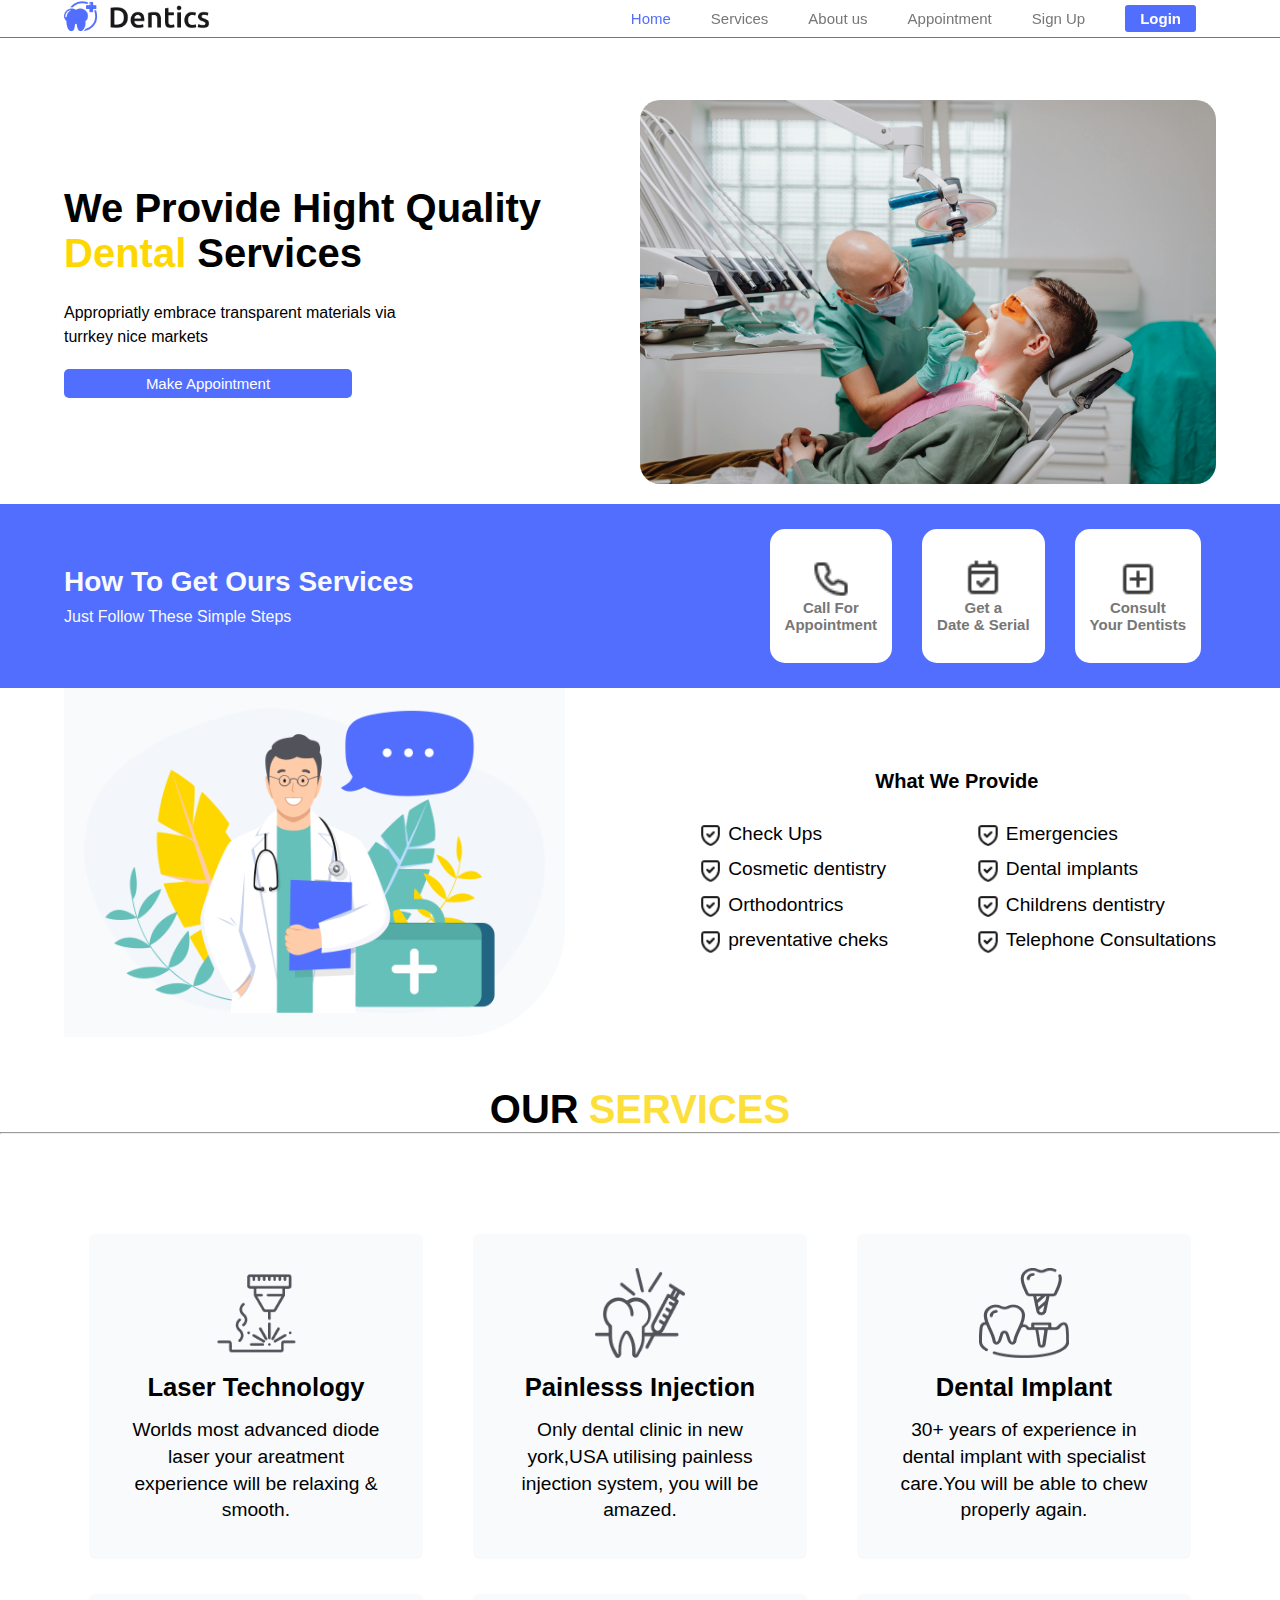
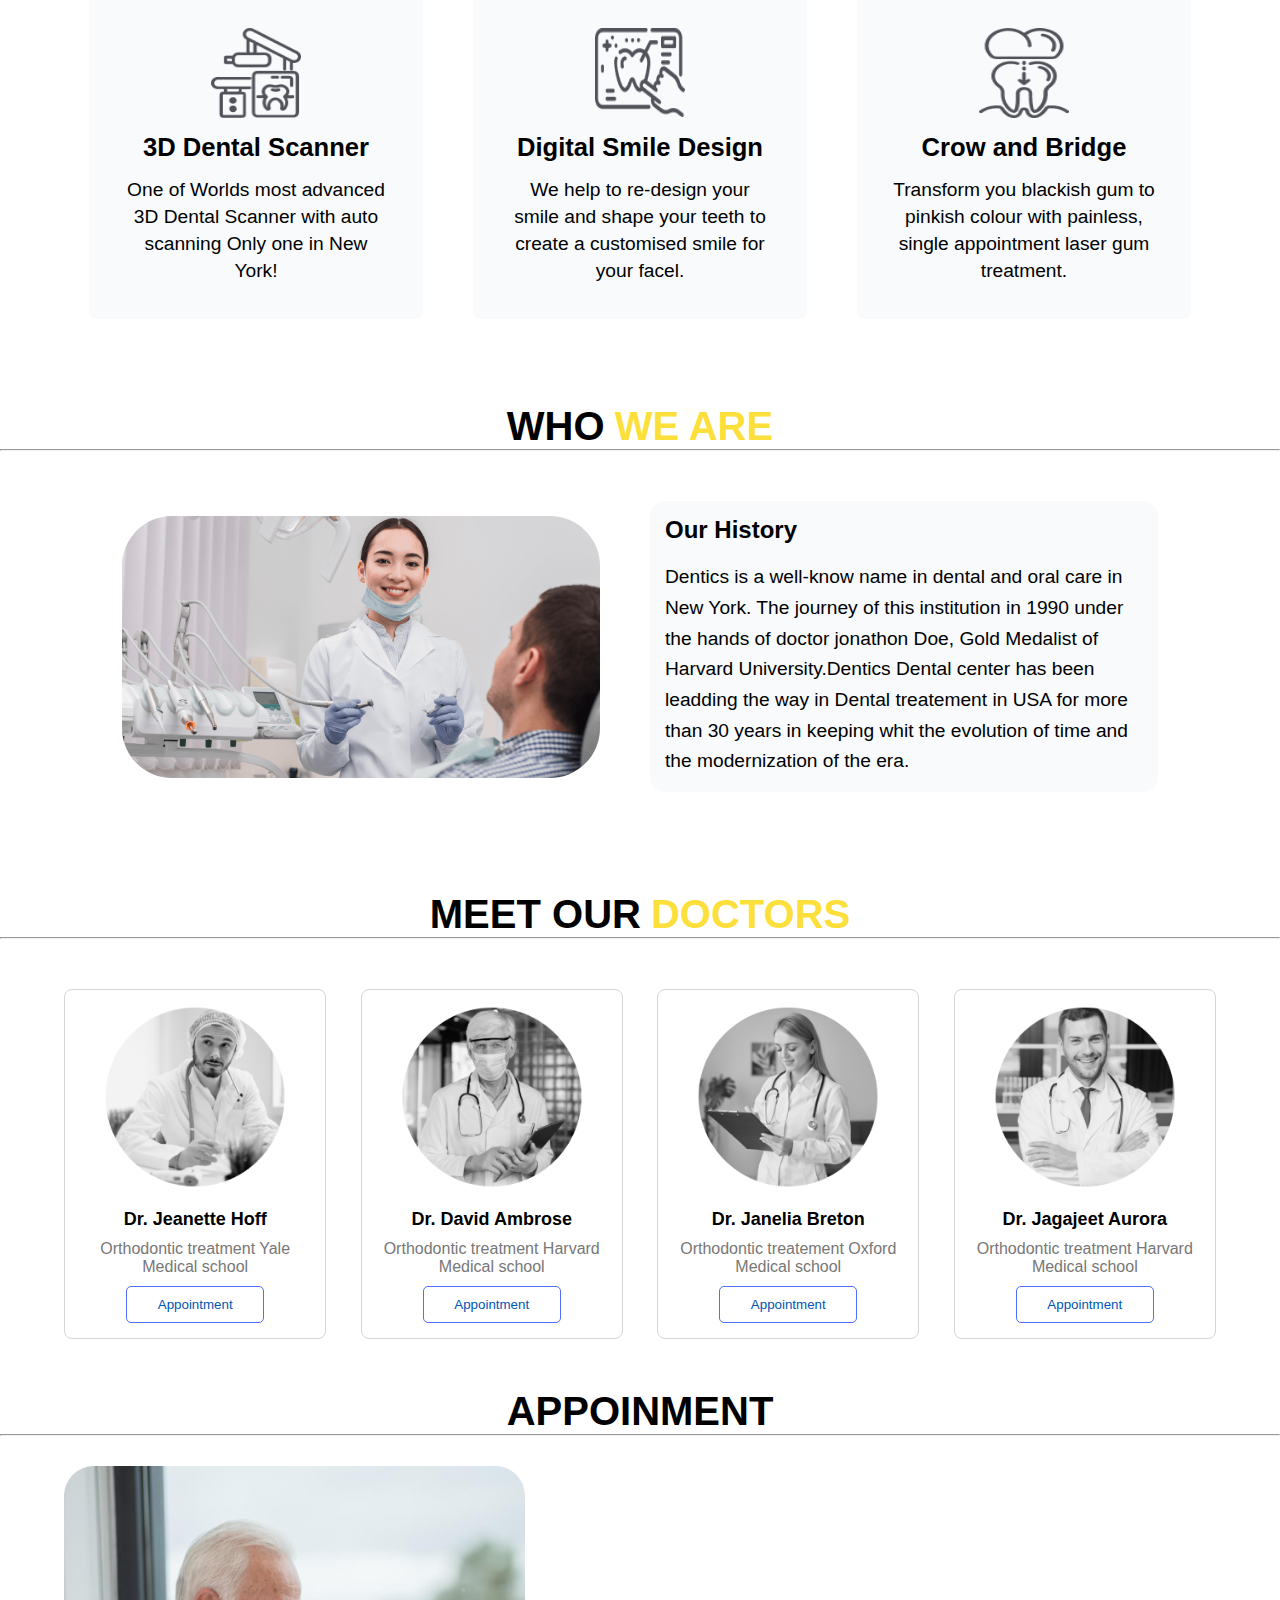
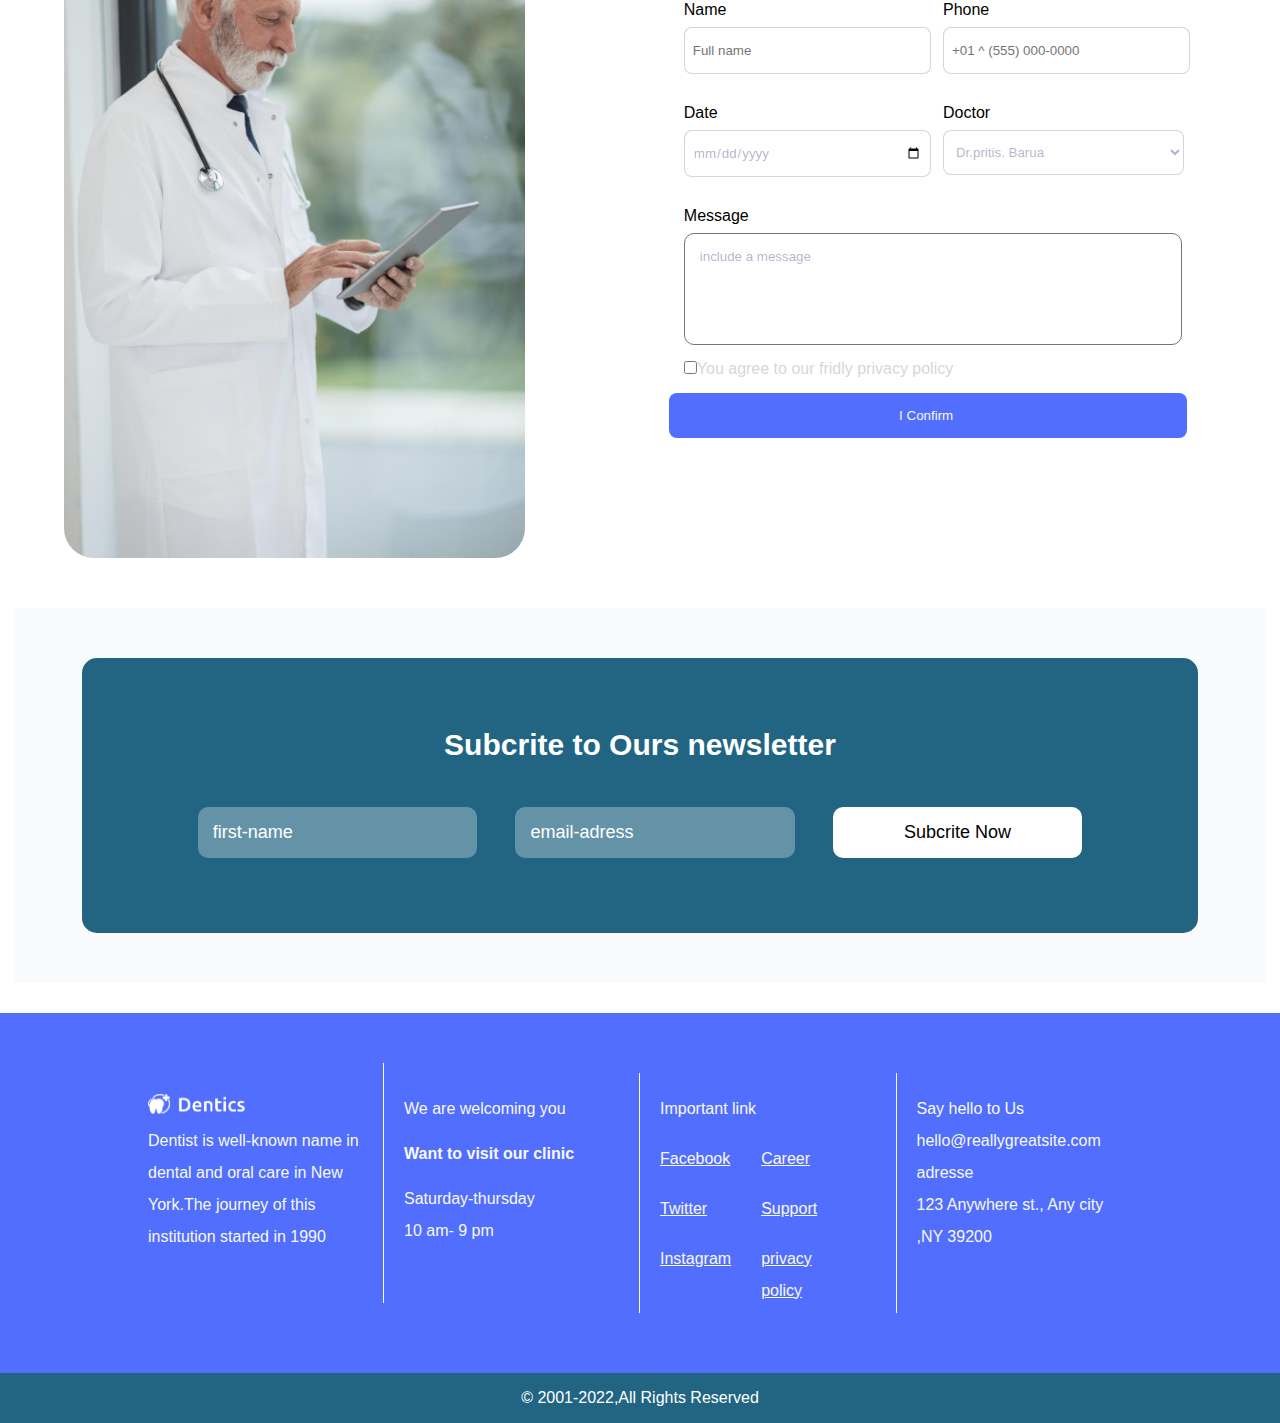
==== index.html @ 514ad2b2 "first-commit" ====
<!DOCTYPE html>
<html lang="en">
<head>
    <meta charset="UTF-8">
    <meta name="viewport" content="width=device-width, initial-scale=1.0">
    <title>Landing-page</title>
    <link rel="stylesheet" href="assets/css/style.css">
</head>
<body>
    <header>
        <nav>
            <div class="logo">
                <img src="assets/images/Logo.png" alt="logo du site">
            </div>
            <ul class="menu">
                <li><a class="active" href="#home">Home</a></li>
                <li><a href="#services">Services</a></li>
                <li><a href="#historic">About us</a></li>
                <li><a href="#appointmnt">Appointment</a></li>
                <li><a href="sign-up.html">Sign Up</a></li>
                <li><a href="login.html"><button>Login</button></a></li> 
            </ul>
        </nav>  
        <!-- menu responsive -->
        <div class="toggle_menu"></div>
    </header>
            
    <section id="home">
        <div class="home-content">
            <div class="left">
                <h2>We Provide Hight Quality <span class="text-jaune">Dental</span> Services</h2>
                <p>Appropriatly embrace transparent materials via <br>turrkey nice markets</p>
                <div class="home-button">
                    <button class="button-bleu">Make Appointment</button>
                </div>       
            </div>
            <div class="right">
                <img src="assets/images/dental-pexels.jpeg" alt="illustration" >
            </div>
        </div>   
    </section>
    
    <div class="blue">
        <div class="container-blue">

            <div class="left-blue">
                <h3>How To Get Ours Services</h3>
                <p>Just Follow These Simple Steps</p>
            </div>

            <div class="right-blue">
            <div class="icon" >
                <img src="assets/images/Call.png" alt="call img">
                <p>Call For <br>Appointment</p>
            </div>
            <div class="icon">
                <img src="assets/images/Date.png" alt="calendrier img">
                <p>Get a <br> Date & Serial</p>
            </div>
            <div class="icon">
                <img src="assets/images/Doctor-Consult.png" alt="Consultations img">
                <p>Consult <br> Your Dentists</p>
            </div>
            </div>
        </div>
    </div>

       <section id="services">
        <div class="first-section">
            <div class="first-left">
                 <img src="assets/images/doctor.png" alt="doctor image">
            </div>
                
                <div class="first-right">
                    
                    <h2>What We Provide</h2>
                    
                    <div class="container-blocks">
                        <div class="block1">
                            <div class="icon">
                                <img src="assets/images/shield.png" alt="Check Ups">
                                 <p class="para">Check Ups</p>
                             </div>
                            <div class="icon">
                                <img src="assets/images/shield.png" alt="Check Ups">
                                <p class="para">Cosmetic dentistry</p>
                             </div>
                            <div class="icon">
                                <img src="assets/images/shield.png" alt="Check Ups">
                                <p class="para">Orthodontrics</p>
                             </div>
                            <div class="icon">
                                <img src="assets/images/shield.png" alt="Check Ups">
                                <p class="para">preventative cheks</p>
                             </div>
                        </div>
                        <div class="block2">
                            <div class="icon">
                                <img src="assets/images/shield.png" alt="Check Ups">
                                <p class="para">Emergencies</p>
                            </div>
                            <div class="icon">
                                <img src="assets/images/shield.png" alt="Check Ups">
                                <p class="para">Dental implants</p>
                            </div>
                            <div class="icon">
                                <img src="assets/images/shield.png" alt="Check Ups">
                                <p class="para">Childrens dentistry</p>
                            </div>
                            <div class="icon">
                                <img src="assets/images/shield.png" alt="Check Ups">
                                <p class="para">Telephone Consultations</p>
                            </div>
                        </div>   
                    </div>
                </div> 
        </div>   
        <div class="line">           
            <h1>OUR <span class="yellow">SERVICES</span></h1>
            <hr>
        </div>
            <div class="second-section">
                <div class="sous-section">
                    <img src="assets/images/feat1.png" alt=" laser Technology description">
                    <h5>Laser Technology</h5>
                    <p>Worlds most advanced diode laser 
                        your areatment experience will be 
                        relaxing & smooth.
                    </p>
                </div>
                <div class="sous-section">
                    <img src="assets/images/feat2.png" alt="painless injection description">
                    <h5>Painlesss Injection</h5>
                    <p>Only dental clinic in new york,USA 
                        utilising painless injection system, you
                        will be amazed.
                    </p>
                </div>
                <div class="sous-section">
                    <img src="assets/images/feat3.png" alt="dental implant description">
                    <h5>Dental Implant</h5>
                    <p>30+ years of experience in dental implant 
                        with specialist care.You will be able to
                        chew properly again.
                    </p>
                </div>
                <div class="sous-section">
                    <img src="assets/images/feat4.png" alt=" dental Scanner description">
                    <h5>3D Dental Scanner</h5>
                    <p>One of Worlds most advanced 3D 
                        Dental Scanner with auto scanning Only
                        one in New York! 
                    </p>
                </div>
                <div class="sous-section">
                    <img src="assets/images/feat5.png" alt=" digital smile Design description">
                    <h5>Digital Smile Design</h5>
                    <p>We help to re-design your smile and 
                        shape your teeth to create a customised 
                        smile for your facel.
                    </p>
                </div>
                <div class="sous-section">
                    <img src="assets/images/feat6.png" alt="crow and Bridge description">
                    <h5>Crow and Bridge</h5>
                    <p class="para">Transform you blackish gum to pinkish
                        colour with painless, single appointment laser gum treatment.
                    </p>
                </div>
            </div> 
        </div>
    </section>
     <section id="historic">
        <div class="line">           
            <h1>WHO <span class="yellow">WE ARE</span></h1>
            <hr>
        </div>
        <div class="historic-content">
            <div class="contenair">
                <div class="third-left">
                    <img src="assets/images/types-dentistry.png" alt="doctor jonathon Doe picture">
                </div>
                <div class="third-right">
                    <h3>Our History</h3>
                    <p class="paragraphe">Dentics is a well-know name in dental and oral care in New York.
                        The journey of this institution in 1990 under the hands of doctor
                        jonathon Doe, Gold Medalist of Harvard University.Dentics
                        Dental center has been leadding the way in Dental treatement in 
                        USA for more than 30 years in keeping whit the evolution 
                        of time and the modernization of the era.
                    </p>
                </div>
            </div>
        </div>    
    </section>
    <section id="registre">
        <div class="registre">  
            <div class="line">           
                <h1>MEET OUR <span class="yellow">DOCTORS</span></h1>
                <hr>
            </div>
            <div class="doctor">
                <div class="doctor-profil">
                    <img src="assets/images/Doctor01.png" alt="Dr Jeanette Hoff profil">
                    <h5>Dr. Jeanette Hoff</h5>
                    <p>Orthodontic treatment
                        Yale Medical school
                    </p>
                    <button class="button">Appointment</button>
                </div>
                <div class="doctor-profil">
                    <img src="assets/images/Doctor02.png" alt=" Dr David Ambrose profil">
                    <h5>Dr. David Ambrose</h5>
                    <p>Orthodontic treatment
                        Harvard Medical school
                    </p>
                    <button class="button">Appointment</button>
                </div>
                <div class="doctor-profil">
                    <img src="assets/images/Doctor03.png" alt="Dr Janelia Breton profil">
                    <h5>Dr. Janelia Breton</h5>
                    <p>Orthodontic treatement
                        Oxford Medical school
                    </p>
                    <button class="button">Appointment</button>
                </div>
                <div class="doctor-profil">
                    <img src="assets/images/Doctor04.png" alt=" Dr Jagajeet Aurora profil">
                    <h5>Dr. Jagajeet Aurora</h5>
                    <p>Orthodontic treatment
                    Harvard Medical school
                    </p>
                    <button class="button">Appointment</button>
                </div>   
            </div>
            </div>
        </div>
    </section>
    <section id="appointment" class="appointment">
        <div class="line">
            <h1>APPOINMENT</h1>
            <hr>
        </div>
        <div class="formulaire">
            <div class="left">
                <img src="assets/images/doctor-with-tablet-computer.jpg" alt="doctor-with-tablet-computer">
            </div>
            <div class="right">
                <form action="#">
                    <div class="corps-formulaire">
                            <div class="gauche">
                                <div class="groupe">
                                    <label for="Name">Name</label>
                                    <input type="text" name="username" id="username" placeholder="Full name" required>
                                </div>
                                <div class="groupe">
                                    <label for="Phone">Phone</label>
                                    <input type="number" name="Phone" id="Phone" placeholder="+01 ^ (555) 000-0000" required>
                                </div>
                            </div>
                        <div class="droite">
                            <div class="groupe">
                                <label for="date">Date</label>
                                <input type="date" name="date" id="date" placeholder="DD/MM/YYYY" required>
                            </div>
                            <div class="groupe"> 
                               <label for="doctor">Doctor</label>
                               <select name="name" id="name-select">
                                    <Option value="name">Dr.pritis. Barua</Option>
                                    <Option value="name">Dr. Jeanette Hoff</Option>
                                    <Option value="name">Dr. David Ambrose</Option>
                               </select> 
                            </div>
                        </div>
                    </div>
                    <div class="pied-formulaire">
                        <label for="message">Message</label>
                        <textarea name="Message" id="Message" >include a message</textarea>
                    </div> 
                    <div class="checkbox">  
                        <label for="checkbox"><input type="checkbox"><type="checkbox">You agree to our fridly privacy policy</label>                        
                    </div>
                    <div class="corps-formulaire">
                        <input type="submit" value="I Confirm " required>
                    </div>
                </form>
            </div>
        </div>
    </section>
    <section id="subcribe">
        <form action="#">

                <div class="subcribe-title">
                    <h6>Subcrite to Ours newsletter</h6>
                </div>
                <div class="all-button">
                    <input type="text" name="name" id="username" placeholder="first-name" required>
                    <input type="text" name="Email" id="usermail" placeholder="email-adress" required>
                    <button class="submit">Subcrite Now</button>
                </div>  
        </form> 
    </section>
    <section id="blue-end">
        <div class="pied-page">
            <div class="order1">
                <div class=" blue-end-item border-left">
                    <img src="assets/images/Logo.png" alt="Logo">
                    <p>Dentist is well-known name in 
                        dental and oral care in New York.The journey of this
                        institution started in 1990
                    </p>
                </div>
                <div class="blue-end-item border-left">
                        <P>We are welcoming you</P>
                        <h5>Want to visit our clinic</h5>
                        <p>
                            Saturday-thursday <br>
                            10 am- 9 pm
                        </p>
                        
                </div>
            </div>
           <div class="order2">
                <div class="blue-end-item border-left">
                    <p>Important link</p>
                    <div class="social-network">
                        <div class="fifth-left">
                            <a href="https://www.facebook.com/?locale=fr_FR"><P>Facebook</P></a>
                            <a href="https://twitter.com/?lang=fr"><p>Twitter</p></a>
                            <a href="https://www.instagram.com/"><p>Instagram</p></a>
                        </div>
                        <div class="fifth-right">
                            <a href="https://career.org.hk/"><p>Career</p></a>
                            <a href="https://support.apple.com/"><p>Support</p></a>
                            <a href="https://www.iubenda.com/en/privacy-and-cookie-policy-generator?utm_source=google&utm_medium=ppc_page&utm_campaign=row_pcp_new_search&utm_term=privacy%20policy%20for%20website&utm_content=597984748941&gad_source=1&gclid=CjwKCAjwl4yyBhAgEiwADSEjeKn_OhHUz2CkNEWyf_dxg-VUW7PHEdq7sfkeFIn1jUGyrPWv5nOYvRoCK6wQAvD_BwE"><p>privacy policy</p></a>
                        </div>
                    </div>
                </div>   
                <div class="blue-end-item">
                    <p>Say hello to Us</p>
                    <p>hello@reallygreatsite.com</p>
                    <p>adresse</p>
                    <p>123 Anywhere st., Any city ,NY 39200</p>
                </div>
           </div>
        </div>

    </section>
    <footer>
        <p class="copyright">&copy 2001-2022,All Rights Reserved</p>
        
    </footer>
        <script>
            var small_menu = document.querySelector('.toggle_menu')
            var menu = document.querySelector('.menu')
            small_menu.onclick = function(){
                 small_menu.classList.toggle('active');
                 menu.classList.toggle('responsive');
            }
        </script> 
</body>
</html>
---- assets/css/style.css ----
:root{
    
    --primary: #516eff;
    --lightprimary:#0056b3;
    --white:#ffffff;
    --silver:#bcbcbc9e;
    --silverbg:#bcbcbc;
    --defaultLinkColor:#333;
    --yellow:#fddf3b;
    --muted:#777777;
    --whiteBG:#f8fafc;
}
*{
    padding: 0;
    margin: 0;
    font-family: Arial, Helvetica, sans-serif;
}
body{
background-color: var(--white);
padding: 0;
margin: 0;
display: flex;
flex-direction: column;
justify-content: center;
align-items: center;
overflow-x: hidden;
}
header {
    display: flex;
    align-items: center;
    justify-content: center;
    position: fixed;
    top: 0;
    left: 0;
    right: 0;
    background-color: rgba(255 255 255 /0.95);
    z-index: 10;
   
    border-bottom: var(--muted) 1px solid;
    
}
nav {
    display: flex;
    justify-content: space-between;
    align-items: center;
    width: 90%; 
}
.menu {
    display: flex;
    align-items: center;
}

.logo img {
    width: 150px;
}
.menu li {
    margin: 0 5px;
    list-style: none;

}
header .menu li a {
     font-size: 15px;
     text-decoration: none;
     color: var(--muted);
     position: relative;
     transition: 0.5s ease-in;
     cursor: pointer;
     margin: 15px;
}
.menu li .active{
    color: var(--primary);
}
.menu li a:hover{
    color: var(--primary);
}
 .menu li a:hover{
    color: #000;
}
header .menu a button {
    cursor: pointer ;
    color: var(--white);
    background-color: var(--primary);
    border: none; 
    border-radius: 3px;  
    padding: 5px 15px;
    font-size: 15px;
    font-weight: bold;
}
#home{
    margin-top: 100px;
    width: 90%;
    margin-bottom: 20px;
}
#home .home-content {
    display: flex;
    justify-content: space-between;
    align-items: center;
}

.home-content .left{
width: 50%;
}
.home-content .left h2{
    font-size: 40px;
    font-weight: bold;
    margin-bottom: 25px;
}
.home-content .left h2 .text-jaune{
    color: #FFD700;   
}
#home .left p {
    line-height: 1.5;
}
#home .right{
    width: 50%;
}
.right img {
    display: flex;
    justify-content: center;
    width: 100%;
    border-radius: 20px;
   
}

.button-bleu{
    width: 50%;
    color: var(--white);
    background-color: var(--primary);
    border: none; 
    border-radius: 5px;  
    font-size: 15px; 
    padding: 6px 15px; 
    cursor: pointer;
    margin-top: 20px;
}


#home .services{
    display: flex;
    
} 
.blue {
    display: flex;
    background-color:var(--primary);
    padding: 25px 0;
    justify-content: center;
    width: 100%;
}
.container-blue {
    display: flex;
    justify-content: space-between;
    align-items: center;
    width: 90%;
}
.blue .left-blue {
    width: 40%;
    display: flex;
    justify-content: center;
    flex-direction:column;
    
  
    color: var(--whiteBG);
}
.blue .left-blue h3{
    font-size: 28px;
    font-weight: bold; 
    margin-bottom: 10px; 
}

.blue .right-blue{
    display: flex;
}
.blue .right-blue .icon {
    color: var(--muted);
    background-color: var(--white);
    margin: 0 15px;
    border-radius: 15px;
    padding: 30px 15px;
    font-size: 15px;
    font-weight: bold;
    display: flex;
    flex-direction: column;
    justify-content: center;
    align-items: center;
    text-align: center;

}
.blue .right-blue .icon img {
    width: 40px;
    margin-bottom: 0;
}
#services {
    display: flex;
    flex-direction: column;
    justify-content: center;
    align-items: center;
    width: 100%;
    
}

#services .first-section {
    display: flex; 
    width: 90%; 
    justify-content: space-between;

}
#services .first-section .first-left {
    border-radius: 0 0 110px;
    justify-content: left;  
    background-color: var(--whiteBG);
    width: 40%;
    height: max-content;
    padding: 20px;
}
#services .first-section .first-left img{
width: 100%;
}
#services .first-section .first-right{
    display: flex;
    flex-direction: column;
    justify-content: center;
    align-items: center;
    width: 45%;
    margin-left: 5%;
}
#services .first-section .first-right h2 {
    justify-content: center;
    text-align: center;
    font-weight: bold; 
    margin-bottom: 20px;
    font-size: 20px;  
}
#services .first-section .first-right .container-blocks {
    display: flex;
    justify-content: space-between;
    width: 100%;
}

#services .first-section .first-right .icon{
    display: flex;
    margin-top: 10px;
    flex-direction: row;
}

#services .first-section .first-right  .icon img{
    width: 2vw;
    height: 2vw;
}
#services .first-section .first-right .block2 .icon{
    display: flex;
    flex-direction: row; 
}
#services .first-section .first-right .icon .para{
    font-size: 1.5vw;
    margin-top:0;
    margin-left: 5px;
    
}

.second-section {
    display: flex;
    flex-wrap: wrap;
    width: 90%;
    justify-content: space-around;
    margin-top: 100px;
}
.second-section .sous-section {
    height: 23%;
    width: 23%;
    background-color: var(--whiteBG);
    padding: 3%;
    display: flex;
    align-items: center;
    justify-content: center;
    flex-direction: column;
    border-radius: 6px;
    margin-bottom: 35px;
}
.second-section .sous-section img {
    width: 7vw;
    height: 7vw;
    margin-bottom: 15px;
}
.second-section .sous-section h5 {
    text-align: center;
    font-size: 2vw;
    margin-bottom: 15px;

}
.second-section .sous-section p{
    text-align: center;
    font-size: 1.5vw;
    line-height: 1.4;
    
}

.separation{
    width: 100%;
    display: flex;
    justify-content: center;
    align-items: center;
}
.separation .separe {
    width: 100%;
}
.separation .separe .separ1{
    width: 100%;
    height: 80px;
    display: flex;
    justify-content: center;
    flex-direction: column;
}
.separation .separe .separ1 hr{
    display: flex;
    width: 100%;
    height: 1;
}

.separation .separe .separ1 span{
    color: var(--yellow);
}

.separation .separe .separ{
    display: flex;
    justify-content: space-between;
    font-size: 30px;
}
.separation .separe .separ h1{
    display: flex;
    justify-content: center;
    margin-top:20px ;
    margin-bottom: 0;
    text-align: center;
    gap: 10px;
}
#historic {
    display: flex;
    flex-direction: column;
    justify-content: center;
    align-items: center;
    width: 100%;
}
#historic .contenair{
    display: flex;
    width: 90%;
    align-items: center;
    margin-top: 50px;
    justify-content: space-between;
    gap: 50px;

    
}   
#historic .contenair .third-left {
    width: 50%;
}
#historic .contenair .third-left img{
    display: flex;
    width: 100%;
    border-radius: 50px;
}
.historic-content{
    display: flex;
    width: 90%;
    justify-content: space-evenly;
    align-items: center;
}

#historic .third-right .paragraphe{
    line-height: 1.6;
    font-size: 1.5vw;

}

#historic .third-right h3{
    display: flex;
    flex-direction: column;
    font: medium;
    font-size: 24px;
    margin-bottom: 18px;
}
.line{
    width: 100%;
    margin-top: 50px;
}
.line h1{
    display: flex;
    justify-content: center;
    margin: 0;
    font-size: 40px;
    gap: 10px;

}
.line .yellow {
    color: var(--yellow);
}

#historic .contenair .third-right{
    display:block;
    align-items: center;
    justify-content: center;
    flex-direction: column;
    width: 50%;
    background-color: #F8FAFC;
    padding: 15px;
    border-radius: 15px;
}
.gras {
    color: #000;
    font-weight: bold;
    font-size: 50px;
}
#registre{
    margin-top: 50px;
}
#registre .registre .separation .line #pline{
    margin-top: 100px;
    margin-right: 1160px;
    font-size: 30px;
    margin-bottom: -50px;
}
#registre .registre .separation .line .separator1{
    width: 90%;
    display: flex;
    justify-content: end;
    border-bottom: 1px solid var(--defaultLinkColor);
}

#registre .registre .separation .line .separator1 span{
    color: var(--yellow);
}

#registre .registre .separation .line .separator{
    display: flex;
    justify-content: space-between;
    margin-top: -25px;
    font-size: 40px;
}
.separation .line{
    width: 90%;
}
.registre {
    display: flex;
    flex-direction: column;
    justify-content: center;
    align-items: center;
}
.registre .doctor{
    display: flex;
    flex-wrap: wrap;
    justify-content: space-between;
    align-items: center;
    margin-top: 50px;
    text-align: center;
    width: 90%;
}
.registre .doctor img{
    width: 80%;
}
.registre .doctor .doctor-profil{
    display: flex;
    flex-direction: column;
    justify-content: center;
    align-items: center;
    padding: 15px;
    width: 20%;
    border: 1px solid var(--silver);
    border-radius: 8px;
}
.registre .doctor .doctor-profil h5{
    margin-top: 20px;
    font-size: 18px;
    text-align: center;
}
.registre .doctor .doctor-profil p{
    margin: 10px 0;
    color: #777777;
    text-align: center;
    font-size: 16px;
}
.registre .doctor .button{
    background-color: transparent;
    display: flex;
    justify-content: center;
    align-items: center;
    border: 1px solid var(--primary);
    width: 60%;
    border-radius: 5px;
    color: var(--lightprimary);
    padding: 10px ;
    cursor: pointer;
}
#appointment {
    display: flex;
    flex-direction: column;
    justify-content: center;
    align-items: center;
    width: 100%;
    margin-bottom: 50px;
}
.big-title h1 {
  font-size: 30px;
  display: flex;
  justify-content: center;
  text-align: center;  
}
.formulaire {
    display: flex;
    width: 90%;
    justify-content: space-between;
    align-items: center;
    margin-top: 30px;

}
.formulaire .left{
    width: 40%;
}
.formulaire .left img{
    display: flex;
    width: 100%;
    border-radius: 30px;
}
.formulaire .right {
    display: flex;
    width: 50%;
    justify-content: center;
    align-items: center;
}
.formulaire .right form{
    width: 90%;
}
.formulaire .right form .corps-formulaire{
    width: 100%;
    justify-content: space-between;

}
.formulaire .right form .groupe{
    display: flex;
    flex-direction: column;
    margin: 15px;
    width: 100%;

}
.formulaire .right form .groupe #name-select {
    padding: 0 8px;
    width: 105%;
    height: 45px;
    border: 1px solid var(--silver);
    border-radius: 8px;
    margin-top: 8px;
    margin: 0;
    color: rgba(34, 17, 102, 0.3333);
    background-color: white;

}
.corps-formulaire .droite{
    display: flex;
    width: 100%;
    

}
.corps-formulaire .gauche{
    display: flex;
    width: 100%;
    
}
.formulaire form .pied-formulaire{
    display: flex;
    flex-direction: column;
    width: 100%;
    margin: 15px; 
}
form .checkbox{
    margin: 15px; 
    width: 100%;
    color: var(--silver);
    font-size: 16px;

}
form input [type=checkbox] {
    color: var(--silver);
}
.formulaire .right form input[type="text"],
.formulaire .right form input[type="number"],
.formulaire .right form input[type="date"]{
    padding: 0 8px;
    width: 100%;
    height: 45px;
    border: 1px solid var(--silver);
    border-radius: 8px;
    margin-top: 8px;
    margin: 0;
    color: rgba(34, 17, 102, 0.3333);
}
.formulaire .right form input [type=placeholder] {
    color: var(--silver);
}
.formulaire .right form textarea{
    padding: 15px;
    width: 90%;
    height: 80px;
    border-radius: 10px;
    resize: none;
    border: 1px solid var(--muted);
    color: rgba(34, 17, 102, 0.3333);
}
.formulaire .right form input[type=submit]{
    width: 100%;
    height: 45px;
    background-color: var(--primary);
    border-radius: 8px;
    margin-top: 8px;
    margin: 0;
    border: none;
    color: var(--whiteBG);
    text-align: center;
}
.formulaire .right form label{
    margin-bottom: 8px;
}
#subcribe{
    background-color: #F8FAFC;
    display: flex;
    justify-content: center;
    align-items: center;
    padding: 50px;
    width: 90%;
    margin-bottom: 30px;

}
#subcribe form {
    background-color:#216583; 
    text-align: center;
    padding: 40px;
    border-radius: 15px;
    font-size: 30px;   
    width: 90%;
}
form .subcribe-title h6{
    color: #ffffff;
    margin-bottom: 0;
    margin: 30px;
    font-size: 30px;
} 
form .all-button {
    justify-content: center;
    cursor: pointer;
    margin: 20px;
   
}
form .all-button input[type=text]{
    background-color: rgba(255, 255, 255, 0.3);
    font-size: 18px;
    width: 25%;
    margin: 15px;
    padding: 15px;
    border-radius: 10px;
    color: white;
    border: none;
}
form .all-button input::placeholder {
    color: white;
    border: none;
}
form .all-button .submit{
    margin-top: 15px;
    background-color: white;
    font-size: 18px;
    width: 25%;
    margin: 15px;
    padding: 15px;
    border-radius: 10px;
    color: black;
    border: none;
}
#blue-end{ 
    background-color: var(--primary);
    display: flex;
    justify-content: center;
    align-items: center;
    width: 100%;
}
#blue-end .pied-page{
    display: flex;
    justify-content: center;
    align-items: center;
    width: 80%; 
    padding: 50px 0;

}
#connet{
    display: flex;
}
.order1{
    width: 50%;
    display: flex;
    justify-content: center;
    align-items: center;
}
.order2{
    width: 50%;
    display: flex;
    justify-content: center;
    align-items: center;
}
.order2 .blue-end-item .social-network a{
    color: var(--whiteBG);
    font-size: 16px;
}
.order1 .blue-end-item :nth-child(1){
    font-size: 16px;
    margin-right: 50px;
}
.order1 :nth-child(1){
    font-size: 16px;
    margin-bottom: 20px;
}
.order1 :nth-child(3){
    font-size: 16px;
   width: 80%;
}
.social-network {
    width: 50%;
    padding: 0;
}
.order1 .blue-end-item :nth-child(2){
    font-size: 16px;
    margin-bottom: 20px;
}
    
.order2 .blue-end-item .social-network {
    display: flex;
    gap: 30px;
    
}
.blue-end-item {
    width: 100%;
    display: flex;
    flex-direction: column;
    color: var(--whiteBG);
    height: 200px;
    padding: 20px ;

}

.order1 .border-left{
    border-right: 1px solid var(--whiteBG);
}
.order2 .border-left{
    border-right: 1px solid var(--whiteBG);
}
.blue-end-item p{
    line-height: 2;
}
#blue-end .pied-page .blue-end-item img{
    color: #ffffff;
    filter: invert(100%);
    filter: brightness(100);
    width: 100px;
    margin: 10px 0;
     }
footer{
    display: flex;
    text-align: center;
    background-color: #216583;
    justify-content: center;
    align-items: center;
    color: #ffffff;
    width:100%;
    height: 50px;
    
}
/* ::::::Sign-up::::: */
#signup-page{
    display: flex;
    width: 90%;
    justify-content: center;
    align-items: center;
    height: 91vh;
    gap: 20px;
}
#signup-page .left{
    color: var(--primary);
    display: flex;
    justify-content: center;
    text-align: center;

}
.sign-up-right{
    display: flex;
    justify-content: center;
}
#signup-page form{
    display: flex;
    justify-content: center;
    align-items: center;
    width: 100%;
    height: 330px;
    border: 1px solid var(--silver);
    border-radius: 30px;
    box-shadow: 0  0 1px 1px var(--silver);
    padding: 15px;
}
.sign-up-checkbox label span{
    font-size: 12px;
    color: var(--silver);
    
}
.sign-up-checkbox{
    margin-top: 10px;
}
#signup-page .top {
    display: flex;
    flex-direction: column;  
}
.top label{
    color: var(--defaultLinkColor);
    font-size: 16px;
}
.top input[type=text] {
    border: 1px solid var(--silver);
    border-radius: 8px;
    margin-top: 8px;
    width: 95%;
    height: 48px;
    outline: none;
    padding: 0 8px;
}
.top input::placeholder{
    color: var(--silver);
    font-size: 16px;
}
.midle{
    display: flex;
    flex-direction: column;
}
.midle input[type=text] {
    border: 1px solid var(--silver);
    border-radius: 8px;
    margin-top: 8px;
    width: 95%;
    height: 48px;
    outline: none;
    padding: 0 8px;
}
.midle input::placeholder{
    color: var(--silver);
    font-size: 16px;
   
}
.midle label{
    color: var(--defaultLinkColor);
    margin-top: 8px; 
    font-size: 16px;
}
.signup-btn{
    display: flex;
    justify-content: center;
    align-items: center;
    margin-top: 10px;
    cursor: pointer;
}
.signup-btn button[type=submit] {
    border: 1px solid var(--silver);
    border-radius: 8px;
    margin-top: 8px;

    width: 100%;
    height: 48px;
    background-color: var(--primary);
    color: var(--white);
    font-size: 16px;

}
.bottom-form{
    display: flex;
    justify-content: space-between;
    font-size: 12px;
    color: var(--silverbg);
    margin: 20px 0;
    

}
.bottom-form p.lien a{
    color: var(--primary);
    cursor: pointer;
    color: var(--primary);
   
}
 a {
   margin-left: 60px;
   font-size: 12px;
   color: var(--silver);


}
.login-checkbox label span{
    color: var(--primary);
    font-size: 12px;
    
 }
 .login-checkbox {
    margin-top: 8px;
   
}
 input [type=checkbox] {
    width: 20px;
    height: 20px;
}
.login-btn{
    display: flex;
    justify-content: center;
    align-items: center;
    margin-top: 10px;
}
button[type=submit] {
    cursor: pointer ;
    color: var(--white);
    background-color: var(--primary);
    border: none; 
    border-radius: 3px;  
    padding: 5px 15px;
    font-size: 15px;
    font-weight: bold;
} 
.separator{
    width: 100%;
    height: 1px;
    background-color: var(--silverbg);
    margin-top: 20px;
}


@media (max-width:800px) {
    header .menu {
        display: none;
    }
    header{
      padding: 0 20px;  
    }

  .toggle_menu{
    display: flex;
    height: 50px;
    width: 40px;
    display: flex;
    align-items: center;
    justify-content: center;
    position: relative;
    cursor: pointer;
}
.toggle_menu::before {
    position: absolute;
    content: "";
    height: 2px;
    width: 20px;
    background-color: var(--defaultLinkColor);
    border-radius: 6px;
    box-shadow: 0 5px 0 var(--defaultLinkColor);
    transform: translateY(-5px);
    transition: 0.5s;
}
.toggle_menu.active::before {
    transform: translateY(0) rotate(135deg);
    box-shadow: 0 0 0 var(--defaultLinkColor)
}
.toggle_menu::after {
    position: absolute;
    content: "";
    height: 2px;
    width: 20px;
    background-color: var(--defaultLinkColor);
    border-radius: 6px;
    transform: translateY(5px);
    transition: 0.5s;
}
.toggle_menu.active::after {
    transform: translateY(0) rotate(-135deg);
  
}
header .menu.responsive {
    display: flex;
    position: absolute;
    top: 50px;
    left: 0;
    width: 100%;
    display: flex;
    align-items: center;
    justify-content: center;
    background-color: #fff;
    box-shadow: 0 0 10px rgba(0,0,0,0.1);
    flex-direction: column;
    padding-bottom: 15px;
}
header .menu.responsive li {
    display: flex;
    justify-content: start;
    width: 100%;

    padding-left: 80px;
}
#home {
    width: 100%;
    display: flex;
    justify-content: center;
}
.home-content {
    display: flex;
    flex-direction: column;
    justify-content: center;
    align-items: center;
    width: 90%;
}
.home-content .left {
    width: 95%;

    margin-bottom: 20px;
}
.home-content .left h2 {
    font-size: 6vw;
}
.home-content .left .button-bleu {
    margin-left: 50%;
    transform: translateX(-50%);
}
#home .home-content .right {
    width: 95%;

}
.home-content right img {
    width: 100%;
}
.container-blue {
    display: flex;
    flex-direction: column;
    justify-content: center;
    align-items: center;
}
.container-blue .left-blue {
    width: 100%;
    margin-bottom: 30px;
}
.container-blue .left-blue h3 {
    font-size: 5.5vw;
    margin-bottom: 20px;
}
.container-blue .right-blue .icon {
    width: 18vw;
    font-size: 2.5vw;
}
.blue .right-blue .icon img {
    width: 8vw;
}
#services .first-section {
    display: flex;
    flex-direction: column;
    width: 90%;
}
#services .first-section .first-left {
    width: 90%;
}
#services .first-section .first-left img{
    width: 100%;
}
#services .first-section .first-right {
    width: 90%;
    display: flex;
    justify-content: center;
    align-items: center;
}
#services .first-section .first-right h2 {
    font-size: 4.5vw;
    margin-bottom: 5px;
    margin-top: 20px;
}
#services .first-section .first-right .container-blocks {
    width: 90%;
}
#services .first-section .first-right .icon{
    display: flex;
}
#services .first-section .first-right  .icon img{
    width: 4vw; 
    height: 4vw;
}
#services .first-section .first-right .icon .para{
    font-size: 2.5vw;
}
.separation .separe .separ h1 {
    font-size: 6vw;
}
.second-section .sous-section {
    width: 20%;
}
.second-section .sous-section img {
    width: 10vw;
    height: 10vw;
} 
.historic-content .contenair {
    display: flex;
    flex-direction: column;
}
#historic .contenair .third-left  {
    width: 100%;
}
#historic .contenair .third-right {
    width: 90%;
}
#historic .contenair .third-right .paragraphe {
    line-height: 2;
    font-size:14px;
    text-align: justify;
}
.registre .doctor{
    flex-wrap: wrap;
}
.registre .doctor .doctor-profil{
    display: flex;
    flex-direction: column;
    justify-content: center;
    align-items: center;
    margin: 0 3vw;
    padding: 15px;
    width: 30vw;
    border: 1px solid var(--silver);
    border-radius: 8px;
    margin-bottom: 20px;
}
.formulaire {
    display: flex;
    flex-direction: column;
}
.formulaire .left {
    display: flex;
    justify-content: center;
    align-items: center;
    width: 100%;
}
.formulaire .left img{
    width: 80%;
}
.formulaire .right {
    width: 100%;
}
form .corps-formulaire .gauche {
    display: flex;
    flex-direction: column;
    width: 90%;
}
form .corps-formulaire .droite {
    display: flex;
    flex-direction: column;
    width: 90%;
}
.formulaire form {
    width: 90%;
}
.formulaire .right form input[type=submit]{
    margin-left: 15px;
    width: 92%;  
}
.formulaire .right form textarea{
    width: 83%;
}
#subcribe{
    padding: 20px;
}
#subcribe form  {
    display: flex;
    flex-direction: column;
    justify-content: center;
    align-items: center;
    width: 90%;
    padding: 15px 0;

}
form .subcribe-title{
    width: 100%;
}
form .subcribe-title h6{
    width: 100%;
    margin: 10px 0;
    font-size: 20px;
    font-weight: bold;

}
form  .all-button {
    display: flex;
    padding: 0;
    align-items: center;
    flex-direction: column;
}
form .all-button input[type="text"]{
    background-color: #ffffffaa;
    font-size: 18px;
    border: none;
    width: 90%;
    padding: 15px 15px;
    border-radius: 5px;
    color: white;
}
form .all-button .submit{
    background-color: #ffffff;
    font-size: 18px;
    width: 100%;
    border: none;
    padding: 15px 15px;
    border-radius: 5px;
    color:black;
    cursor: pointer;
}

.pied-page{
    flex-wrap: wrap;
    flex-direction: column;
    justify-content: center;
    align-items: center;
}
#blue-end .pied-page .order1, .order2{
    display: flex;
    justify-content: center;
    align-items: center;
    width: 30vw;
}
#blue-end{
    display: flex;
    justify-content: center;
    align-items: center;
}
#signup-page {
    display: flex;
    flex-direction: column;
    justify-content: center;
    align-items: center;
    margin: auto;
}
#signup-page .left{
    margin-top: 30px;
}
#blue-end .pied-page{
    width: 100%;
}
.order1 .border-lef{
    width: 100%;
}
#blue-end .pied-page .order1 {
    width: 100%;
    margin: 20px auto;
}
#blue-end .pied-page .order2{
    width: 100%;
    margin: 20px auto;   
}
.order2 .blue-end-item .social-network{
    display: flex;
    
}
.blue-end-item{
    width: 100%;
}
.border-left{
    border-left: none;
}

}
@media (max-wIdth:400px){
    .line h1{
        margin: 0;
        font-size: 30px;
    }
    .line{
        width: 100%;
        margin-top: 20px;
    }
    .registre .doctor .button{
        width: 60%;
        font-size: 10px;
        padding: 20px 30px;
    }
    }
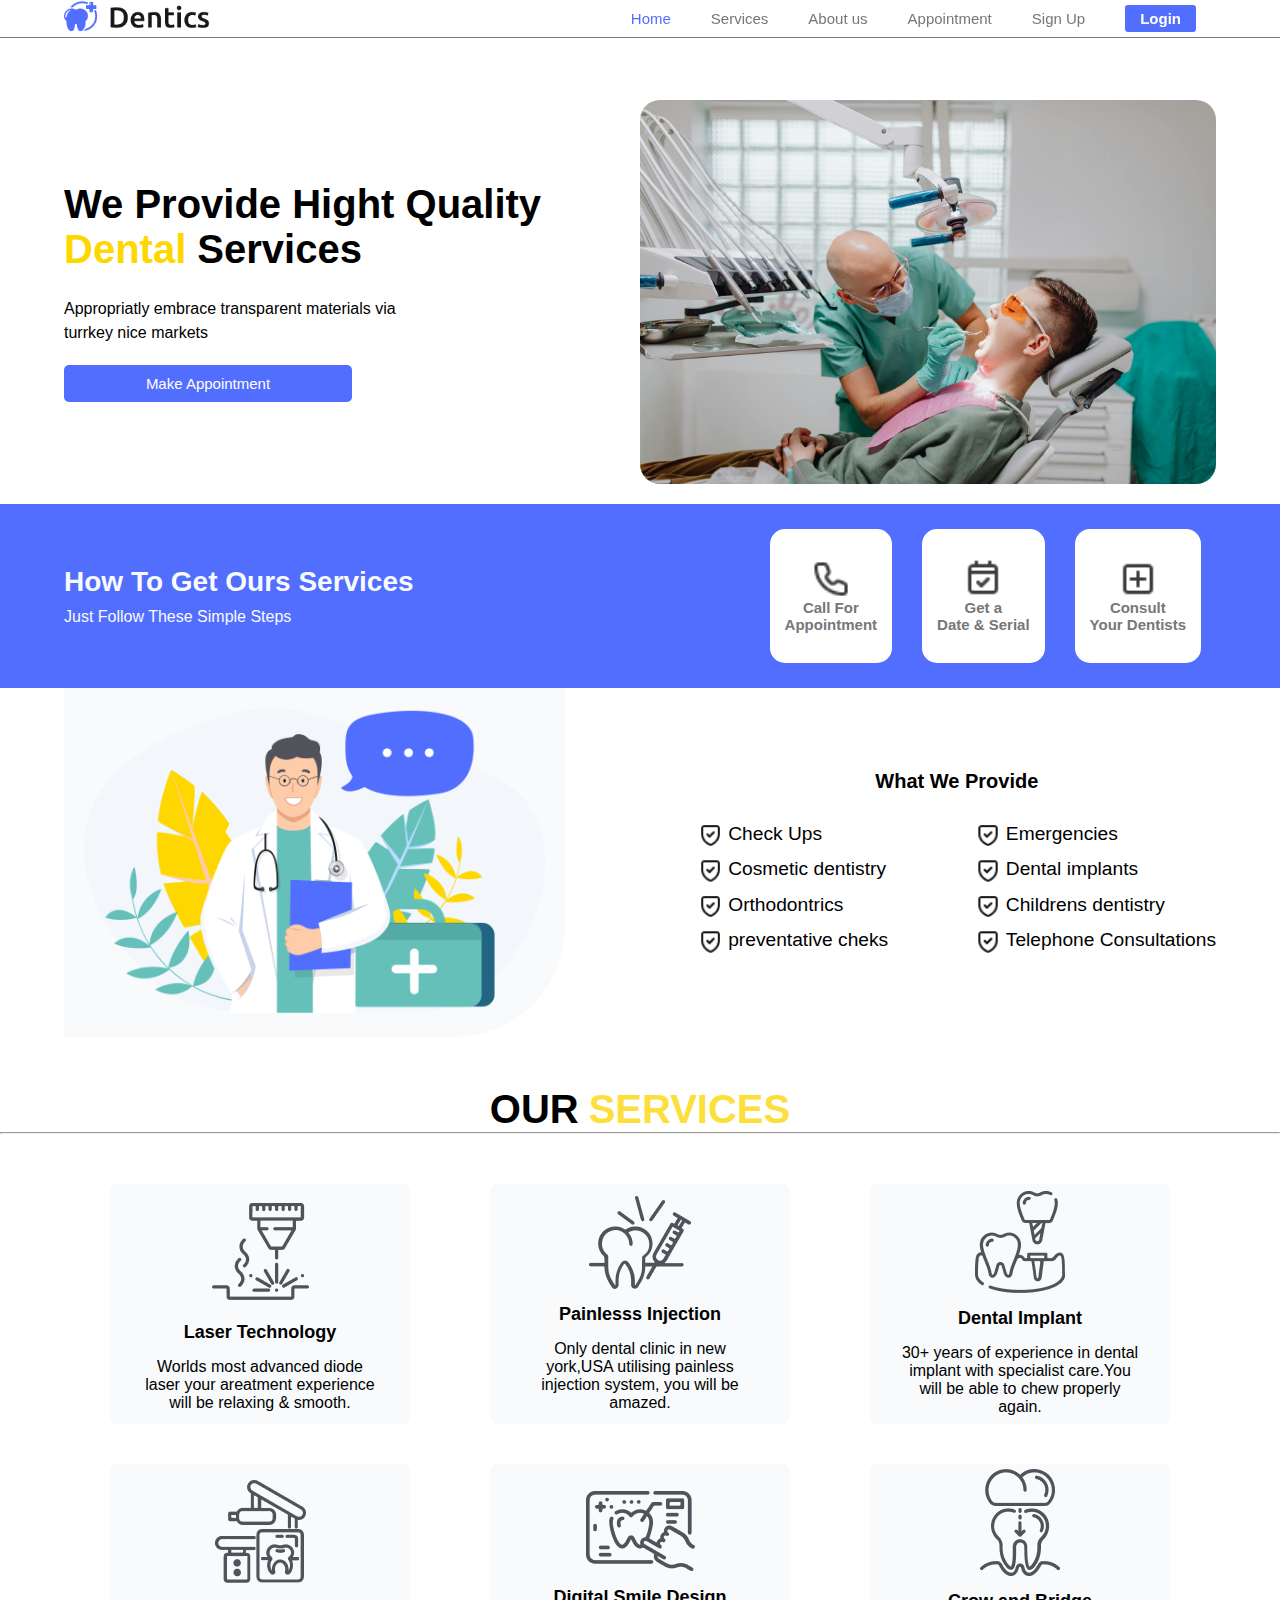
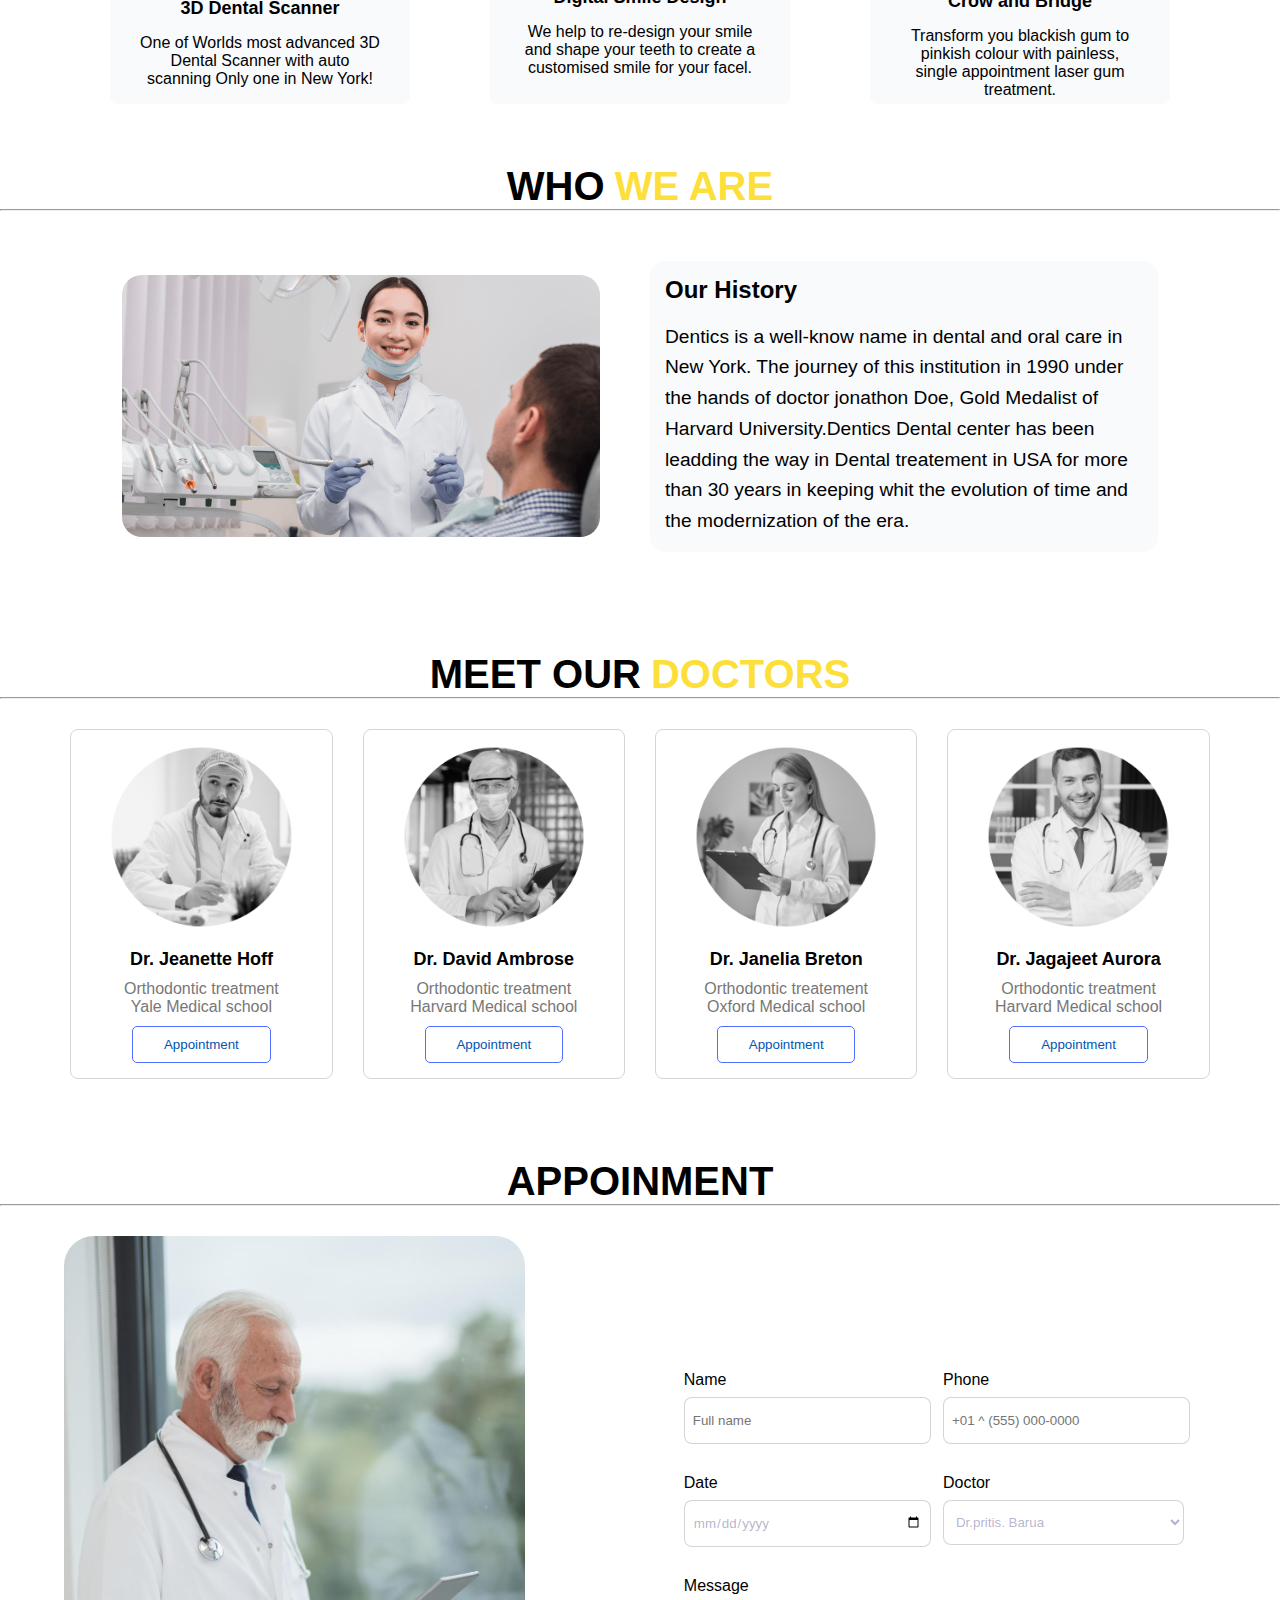
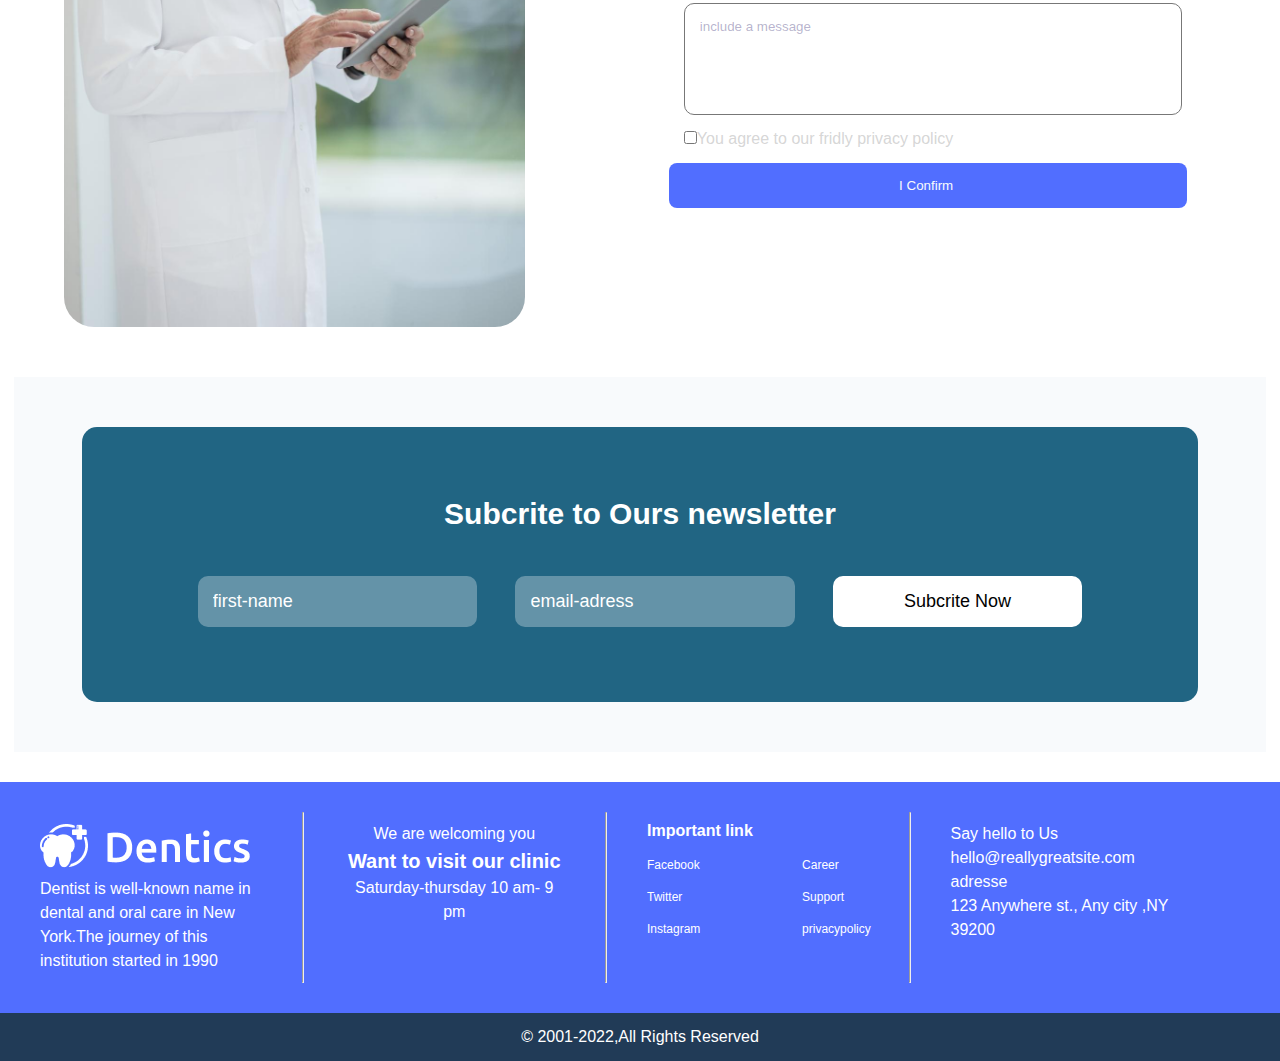
==== commit 4462153a: "révision-code" ====
--- a/index.html
+++ b/index.html
@@ -66,7 +66,7 @@
         </div>
     </div>
 
-       <section id="services">
+    <section id="services">
         <div class="first-section">
             <div class="first-left">
                  <img src="assets/images/doctor.png" alt="doctor image">
@@ -120,7 +120,7 @@
             <h1>OUR <span class="yellow">SERVICES</span></h1>
             <hr>
         </div>
-            <div class="second-section">
+        <div class="second-section">
                 <div class="sous-section">
                     <img src="assets/images/feat1.png" alt=" laser Technology description">
                     <h5>Laser Technology</h5>
@@ -303,54 +303,54 @@
     </section>
     <section id="blue-end">
         <div class="pied-page">
-            <div class="order1">
-                <div class=" blue-end-item border-left">
-                    <img src="assets/images/Logo.png" alt="Logo">
-                    <p>Dentist is well-known name in 
-                        dental and oral care in New York.The journey of this
-                        institution started in 1990
-                    </p>
-                </div>
-                <div class="blue-end-item border-left">
-                        <P>We are welcoming you</P>
-                        <h5>Want to visit our clinic</h5>
-                        <p>
-                            Saturday-thursday <br>
-                            10 am- 9 pm
-                        </p>
-                        
-                </div>
-            </div>
-           <div class="order2">
-                <div class="blue-end-item border-left">
-                    <p>Important link</p>
-                    <div class="social-network">
-                        <div class="fifth-left">
-                            <a href="https://www.facebook.com/?locale=fr_FR"><P>Facebook</P></a>
-                            <a href="https://twitter.com/?lang=fr"><p>Twitter</p></a>
-                            <a href="https://www.instagram.com/"><p>Instagram</p></a>
-                        </div>
-                        <div class="fifth-right">
-                            <a href="https://career.org.hk/"><p>Career</p></a>
-                            <a href="https://support.apple.com/"><p>Support</p></a>
-                            <a href="https://www.iubenda.com/en/privacy-and-cookie-policy-generator?utm_source=google&utm_medium=ppc_page&utm_campaign=row_pcp_new_search&utm_term=privacy%20policy%20for%20website&utm_content=597984748941&gad_source=1&gclid=CjwKCAjwl4yyBhAgEiwADSEjeKn_OhHUz2CkNEWyf_dxg-VUW7PHEdq7sfkeFIn1jUGyrPWv5nOYvRoCK6wQAvD_BwE"><p>privacy policy</p></a>
-                        </div>
-                    </div>
-                </div>   
-                <div class="blue-end-item">
-                    <p>Say hello to Us</p>
-                    <p>hello@reallygreatsite.com</p>
-                    <p>adresse</p>
-                    <p>123 Anywhere st., Any city ,NY 39200</p>
-                </div>
-           </div>
-        </div>
-
-    </section>
-    <footer>
-        <p class="copyright">&copy 2001-2022,All Rights Reserved</p>
-        
-    </footer>
+            <div class="first-level">
+                <img src="assets/images/Logo.png" alt="Logo">
+                <p>Dentist is well-known name in 
+                    dental and oral care in New York.The journey of this
+                    institution started in 1990
+                </p>
+            </div>
+            <hr/>
+            <div class="second-level">
+                    <p>We are welcoming you</p>
+                    <h5>Want to visit our clinic</h5>
+                    <p>
+                        Saturday-thursday
+                        10 am- 9 pm
+                    </p>
+                    
+            </div>
+            <hr/>
+            
+           <div class="third-level">
+                <p class="link-title">Important link</p>
+                <div class="social-network">
+                    <div class="fifth-left">
+                        <a href="https://www.facebook.com/?locale=fr_FR"><p>Facebook</p></a>
+                        <a href="https://twitter.com/?lang=fr"><p>Twitter</p></a>
+                        <a href="https://www.instagram.com/"><p>Instagram</p></a>
+                    </div>
+                    <div class="fifth-right">
+                        <a href="https://career.org.hk/"><p>Career</p></a>
+                        <a href="https://support.apple.com/"><p>Support</p></a>
+                        <a href="https://www.iubenda.com/en/privacy-and-cookie-policy-generator?utm_source=google&utm_medium=ppc_page&utm_campaign=row_pcp_new_search&utm_term=privacy%20policy%20for%20website&utm_content=597984748941&gad_source=1&gclid=CjwKCAjwl4yyBhAgEiwADSEjeKn_OhHUz2CkNEWyf_dxg-VUW7PHEdq7sfkeFIn1jUGyrPWv5nOYvRoCK6wQAvD_BwE"><p>privacypolicy</p></a>
+                    </div>
+                </div>
+            </div>   
+            <hr/>
+            <div class="fourth-level">
+                <p>Say hello to Us</p>
+                <p>hello@reallygreatsite.com</p>
+                <p>adresse</p>
+                <p>123 Anywhere st., Any city ,NY 39200</p>
+            </div>
+        </div>
+
+    </section>
+        <footer>
+            <p class="copyright">&copy 2001-2022,All Rights Reserved</p>
+            
+        </footer>
         <script>
             var small_menu = document.querySelector('.toggle_menu')
             var menu = document.querySelector('.menu')
--- a/assets/css/style.css
+++ b/assets/css/style.css
@@ -129,7 +129,7 @@
     border: none; 
     border-radius: 5px;  
     font-size: 15px; 
-    padding: 6px 15px; 
+    padding: 10px 15px; 
     cursor: pointer;
     margin-top: 20px;
 }
@@ -256,44 +256,34 @@
     margin-left: 5px;
     
 }
-
 .second-section {
-    display: flex;
-    flex-wrap: wrap;
-    width: 90%;
-    justify-content: space-around;
-    margin-top: 100px;
+    display: grid;
+    grid-template-columns: repeat(3,300px);
+    grid-template-rows: repeat(2,200px);
+    gap: 80px;  
+    margin: 50px;  
 }
 .second-section .sous-section {
-    height: 23%;
-    width: 23%;
+    height: 90%;
+    width: 80%;
     background-color: var(--whiteBG);
-    padding: 3%;
-    display: flex;
-    align-items: center;
-    justify-content: center;
-    flex-direction: column;
-    border-radius: 6px;
-    margin-bottom: 35px;
-}
-.second-section .sous-section img {
-    width: 7vw;
-    height: 7vw;
-    margin-bottom: 15px;
+    padding: 30px 30px 30px 30px;
+    display: flex;
+    align-items: center;
+    justify-content: center;
+    flex-direction: column;
+    border-radius: 8px;
+    gap: 15px;
+}
+.second-section .sous-section p{
+    text-align: center;
+    font-size: 16px;
+    
 }
 .second-section .sous-section h5 {
     text-align: center;
-    font-size: 2vw;
-    margin-bottom: 15px;
-
-}
-.second-section .sous-section p{
-    text-align: center;
-    font-size: 1.5vw;
-    line-height: 1.4;
-    
-}
-
+    font-size: 18px;
+}
 .separation{
     width: 100%;
     display: flex;
@@ -356,7 +346,7 @@
 #historic .contenair .third-left img{
     display: flex;
     width: 100%;
-    border-radius: 50px;
+    border-radius: 20px;
 }
 .historic-content{
     display: flex;
@@ -445,13 +435,12 @@
     align-items: center;
 }
 .registre .doctor{
-    display: flex;
-    flex-wrap: wrap;
-    justify-content: space-between;
-    align-items: center;
-    margin-top: 50px;
-    text-align: center;
-    width: 90%;
+    width: 90%;
+    display: flex;
+    gap: 30px;
+    margin: 30px;
+    justify-content: center;
+    align-items: center;
 }
 .registre .doctor img{
     width: 80%;
@@ -476,6 +465,7 @@
     color: #777777;
     text-align: center;
     font-size: 16px;
+    width: 80%;
 }
 .registre .doctor .button{
     background-color: transparent;
@@ -675,100 +665,90 @@
 #blue-end{ 
     background-color: var(--primary);
     display: flex;
-    justify-content: center;
-    align-items: center;
     width: 100%;
 }
 #blue-end .pied-page{
     display: flex;
-    justify-content: center;
-    align-items: center;
-    width: 80%; 
-    padding: 50px 0;
-
-}
-#connet{
-    display: flex;
-}
-.order1{
-    width: 50%;
-    display: flex;
-    justify-content: center;
-    align-items: center;
-}
-.order2{
-    width: 50%;
-    display: flex;
-    justify-content: center;
-    align-items: center;
-}
-.order2 .blue-end-item .social-network a{
-    color: var(--whiteBG);
-    font-size: 16px;
-}
-.order1 .blue-end-item :nth-child(1){
-    font-size: 16px;
-    margin-right: 50px;
-}
-.order1 :nth-child(1){
-    font-size: 16px;
-    margin-bottom: 20px;
-}
-.order1 :nth-child(3){
-    font-size: 16px;
-   width: 80%;
-}
-.social-network {
-    width: 50%;
-    padding: 0;
-}
-.order1 .blue-end-item :nth-child(2){
-    font-size: 16px;
-    margin-bottom: 20px;
-}
-    
-.order2 .blue-end-item .social-network {
-    display: flex;
+    width: 90%;
+    justify-content: center;
     gap: 30px;
-    
-}
-.blue-end-item {
-    width: 100%;
-    display: flex;
-    flex-direction: column;
-    color: var(--whiteBG);
-    height: 200px;
-    padding: 20px ;
-
-}
-
-.order1 .border-left{
-    border-right: 1px solid var(--whiteBG);
-}
-.order2 .border-left{
-    border-right: 1px solid var(--whiteBG);
-}
-.blue-end-item p{
-    line-height: 2;
-}
-#blue-end .pied-page .blue-end-item img{
+    color: var(--white);
+    margin: 30px;
+}
+#blue-end .pied-page .first-level{
+    width: 20%;
+    flex-direction: column;
+    margin: 10px;
+    line-height: 1.5;
+}
+#blue-end .pied-page .first-level img{
     color: #ffffff;
     filter: invert(100%);
     filter: brightness(100);
-    width: 100px;
-    margin: 10px 0;
-     }
-footer{
-    display: flex;
+}
+#blue-end .pied-page .second-level{
+    width: 20%;
     text-align: center;
-    background-color: #216583;
-    justify-content: center;
-    align-items: center;
+    flex-direction: column;
+    margin: 10px;
+    line-height: 1.5;
+   
+}
+#blue-end .pied-page .second-level h5{
+    font-size: 20px;
+    font-weight: bold;
+   
+}
+.pied-page .third-level .fifth-left a{
+    text-decoration: none;
     color: #ffffff;
-    width:100%;
-    height: 50px;
-    
-}
+    
+    
+}
+.pied-page .third-level .fifth-right a{
+    text-decoration: none;
+    color: #ffffff;
+    font-size: 12px;
+    
+}
+#blue-end .pied-page .third-level{
+    width: 20%;
+    margin: 10px;   
+}
+#blue-end .pied-page .third-level .link-title{
+    font-weight: bold;
+    
+}
+.pied-page .third-level .social-network {
+    display: flex;
+    justify-content: space-between;
+    gap: 30px;
+    
+    }
+    .pied-page .third-level .social-network .fifth-right{
+        gap: 30px;
+        width: 30%;
+    }
+    #blue-end .pied-page .fourth-level{
+        width: 20%;
+        flex-direction: column;
+        margin: 10px;
+        line-height: 1.5;
+    }
+    footer{
+        display: flex;
+        text-align: center;
+        background-color: #213b57;
+        justify-content: center;
+        color: #ffffff;
+        width:100%;
+        height: 48px;
+    }
+    .copyright{
+        display: flex;
+        justify-content: center;
+        align-items: center;
+    }
 /* ::::::Sign-up::::: */
 #signup-page{
     display: flex;
@@ -1050,6 +1030,10 @@
 .blue .right-blue .icon img {
     width: 8vw;
 }
+#services{
+    display: flex;
+    flex-direction: column;
+}
 #services .first-section {
     display: flex;
     flex-direction: column;
@@ -1088,13 +1072,15 @@
 .separation .separe .separ h1 {
     font-size: 6vw;
 }
-.second-section .sous-section {
-    width: 20%;
+.second-section {
+    width: 70%;
+    display: flex;
+    flex-direction: column;
 }
 .second-section .sous-section img {
-    width: 10vw;
-    height: 10vw;
-} 
+    width: 30%;
+}
+
 .historic-content .contenair {
     display: flex;
     flex-direction: column;
@@ -1110,20 +1096,27 @@
     font-size:14px;
     text-align: justify;
 }
+.registre {
+    display: flex;
+    flex-direction: column;
+    justify-content: center;
+    align-items: center;
+    width: 100%;
+}
 .registre .doctor{
-    flex-wrap: wrap;
+    width: 90%;
+    display: flex;
+    flex-direction: column;
+    
 }
 .registre .doctor .doctor-profil{
-    display: flex;
-    flex-direction: column;
-    justify-content: center;
-    align-items: center;
-    margin: 0 3vw;
-    padding: 15px;
-    width: 30vw;
-    border: 1px solid var(--silver);
-    border-radius: 8px;
-    margin-bottom: 20px;
+    width: 70%;
+    height: 80%;
+    
+}
+.registre .doctor .doctor-profil p{
+    font-size: 18px;
+    width: 80%;
 }
 .formulaire {
     display: flex;
@@ -1161,6 +1154,36 @@
 .formulaire .right form textarea{
     width: 83%;
 }
+#blue-end{ 
+    display: flex;
+    flex-direction: column;
+}
+#blue-end .pied-page{
+    display: flex;
+    flex-direction: column;
+    justify-content: center;
+    align-items: center;
+
+    }
+    #blue-end .pied-page .first-level{
+        width: 60%;
+        
+    }
+    #blue-end .pied-page hr{
+        width: 80%;
+        display: flex;
+        
+    }
+    #blue-end .pied-page .second-level{
+        width: 60%;  
+    }
+    #blue-end .pied-page .third-level{
+        width: 60%;   
+    }
+    #blue-end .pied-page .fourth-level{
+        width: 50%;
+       
+    }
 #subcribe{
     padding: 20px;
 }
@@ -1209,23 +1232,6 @@
     cursor: pointer;
 }
 
-.pied-page{
-    flex-wrap: wrap;
-    flex-direction: column;
-    justify-content: center;
-    align-items: center;
-}
-#blue-end .pied-page .order1, .order2{
-    display: flex;
-    justify-content: center;
-    align-items: center;
-    width: 30vw;
-}
-#blue-end{
-    display: flex;
-    justify-content: center;
-    align-items: center;
-}
 #signup-page {
     display: flex;
     flex-direction: column;
@@ -1235,30 +1241,6 @@
 }
 #signup-page .left{
     margin-top: 30px;
-}
-#blue-end .pied-page{
-    width: 100%;
-}
-.order1 .border-lef{
-    width: 100%;
-}
-#blue-end .pied-page .order1 {
-    width: 100%;
-    margin: 20px auto;
-}
-#blue-end .pied-page .order2{
-    width: 100%;
-    margin: 20px auto;   
-}
-.order2 .blue-end-item .social-network{
-    display: flex;
-    
-}
-.blue-end-item{
-    width: 100%;
-}
-.border-left{
-    border-left: none;
 }
 
 }
@@ -1274,7 +1256,6 @@
     .registre .doctor .button{
         width: 60%;
         font-size: 10px;
-        padding: 20px 30px;
-    }
-    }
-
+    }
+    }
+
